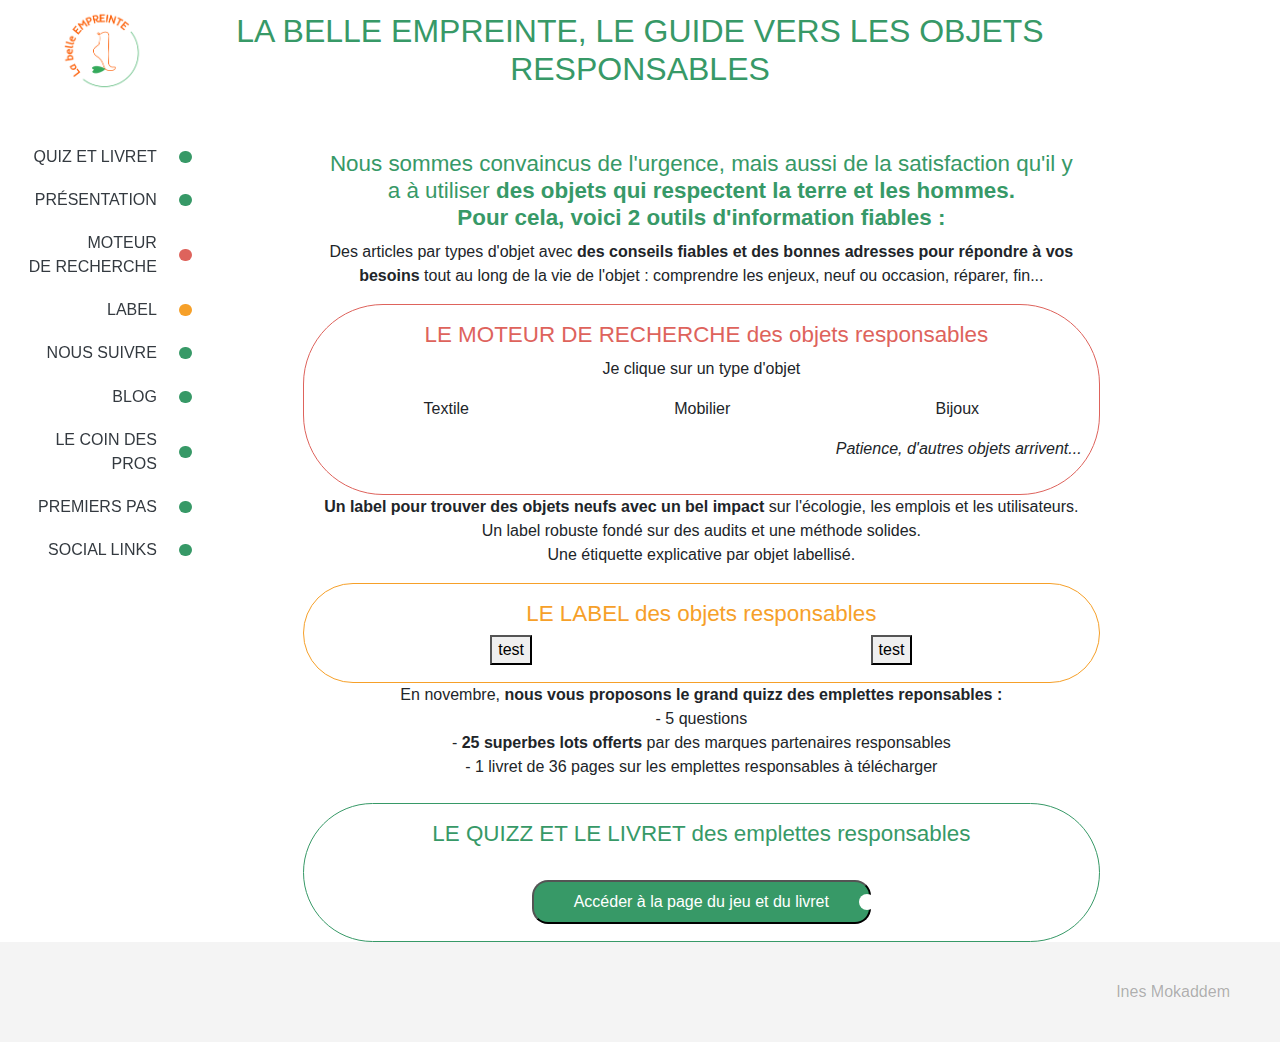
==== index.html @ f489a747 "init project" ====
<!doctype html>
<html lang="en">
  <head>
    <!-- Required meta tags -->
    <meta charset="utf-8">
    <meta name="viewport" content="width=device-width, initial-scale=1, shrink-to-fit=no">

    <!-- Bootstrap CSS -->
    <link rel="stylesheet" href="https://stackpath.bootstrapcdn.com/bootstrap/4.3.1/css/bootstrap.min.css" integrity="sha384-ggOyR0iXCbMQv3Xipma34MD+dH/1fQ784/j6cY/iJTQUOhcWr7x9JvoRxT2MZw1T" crossorigin="anonymous">
    <link rel="stylesheet" href="https://cdnjs.cloudflare.com/ajax/libs/font-awesome/5.11.2/css/all.min.css" integrity="sha256-+N4/V/SbAFiW1MPBCXnfnP9QSN3+Keu+NlB+0ev/YKQ=" crossorigin="anonymous" />
    <link rel="stylesheet" href="css/style.css">

    <title>Hello, world!</title>
  </head>
  <body>
    <header>
      <div class="header">
        <div class="row">
          <div class="col-2 logo-img text-center pr-0">
            <img src="img/logo.png" alt="logo">
          </div>
          <div class="col-8">
            <h1 class="text-center text-uppercase">La belle empreinte, le guide vers les objets responsables</h1>
          </div>
          <!-- Toggle button -->
          <div class="col-2">
            <button id="sidebarCollapse" type="button" class="btn bg-white burger"><i class="fa fa-bars mr-2 burger"></i></button>
          </div>
        </div>
      </div>
    </header>
    <div class="vertical-nav" id="sidebar">
      <ul class="nav flex-column mb-0">
        <li>
            <button id="close-btn" type="button" name="button">X</button>
        </li>
        <li class="nav-item d-flex align-items-center">
          <a href="quiz.html" class="nav-link text-dark text-uppercase text-right w-100">
                    Quiz et livret
          </a>
        </li>
        <li class="nav-item d-flex align-items-center">
          <a href="#" class="nav-link text-dark text-uppercase text-right w-100">
                    Présentation
                </a>
        </li>
        <li class="nav-item red d-flex align-items-center">
          <a href="search.html" class="nav-link text-dark text-uppercase text-right w-100">
                    Moteur <br>de recherche
                </a>
        </li>
        <li class="nav-item orange d-flex align-items-center">
          <a href="#" class="nav-link text-dark text-uppercase text-right w-100">
                    Label
                </a>
        </li>
        <li class="nav-item d-flex align-items-center">
          <a href="#" class="nav-link text-dark text-uppercase text-right w-100">
                    Nous suivre
                </a>
        </li>
        <li class="nav-item d-flex align-items-center">
          <a href="#" class="nav-link text-dark text-uppercase text-right w-100">
                    Blog
                </a>
        </li>
        <li class="nav-item d-flex align-items-center">
          <a href="#" class="nav-link text-dark text-uppercase text-right w-100">
                    Le coin des pros
                </a>
        </li>
        <li class="nav-item d-flex align-items-center">
          <a href="#" class="nav-link text-dark text-uppercase text-right w-100">
                    Premiers pas
                </a>
        </li>
        <li class="nav-item d-flex align-items-center">
          <a href="#" class="nav-link text-dark text-uppercase text-right w-100">
                    Social links
                </a>
        </li>
      </ul>
    </div>
    <!-- End vertical navbar -->

    <!-- Page content holder -->
    <div class="container content-text" id="content">
      <div class="row pt-3 pl-3">
        <div class="col-12 col-md-10">
          <h2 class="text-center title-green px-4">Nous sommes convaincus de l'urgence, mais aussi de la satisfaction qu'il y a à utiliser <strong>des objets qui respectent la terre et les hommes.</strong><br/><strong>Pour cela, voici 2 outils d'information fiables :</strong></h2>

          <p class="text-center">Des articles par types d'objet avec <strong>des conseils fiables et des bonnes adresses pour répondre à vos besoins</strong> tout au long de la vie de l'objet : comprendre les enjeux, neuf ou occasion, réparer, fin...</p>

          <div class="bloc-home search">
            <h3 class="text-center red"><span class="text-uppercase"><i class="icon fas fa-search red"></i>Le moteur de recherche</span> des objets responsables</h3>
            <p class="text-center">Je clique sur un type d'objet</p>
            <div class="d-flex justify-content-around text-center">
              <div>
                <i class="fas fa-tshirt"></i>
                <p>Textile</p>
              </div>
              <div>
                <i class="fas fa-home"></i>
                <p>Mobilier</p>
              </div>
              <div>
                <i class="fas fa-ring"></i>
                <p>Bijoux</p>
              </div>
            </div>
            <p class="text-italic text-right">Patience, d'autres objets arrivent...</p>
          </div>
          <p class="text-center"><strong>Un label pour trouver des objets neufs avec un bel impact </strong>sur l'écologie, les emplois et les utilisateurs.<br/>Un label robuste fondé sur des audits et une méthode solides.<br/>Une étiquette explicative par objet labellisé.</p>

          <div class="bloc-home label">
            <h3 class="text-center orange"><span class="text-uppercase"><i class="fas fa-tag orange"></i>Le label</span> des objets responsables</h3>
            <div class="d-flex justify-content-around">
              <button type="button" name="button">test</button>
              <button type="button" name="button">test</button>
            </div>
          </div>
          <p class="text-center mb-0">En novembre, <strong>nous vous proposons le grand quizz des emplettes reponsables :</strong></p>
          <p class="text-center mb-0">- 5 questions</p>
          <p class="text-center mb-0">- <strong>25 superbes lots offerts</strong> par des marques partenaires responsables</p>
          <p class="text-center mb-0">- 1 livret de 36 pages sur les emplettes responsables à télécharger</p>

          <div class="bloc-home quiz text-center mt-4">
            <h3 class="text-center green"><span class="text-uppercase">
              Le quizz et le livret</span> des emplettes responsables</h3>
            <button class="btn-quiz mt-4" type="button" name="button">Accéder à la page du jeu et du livret</button>
            <div class="round"></div>
          </div>
        </div>
      </div>
    </div>

    <!-- Footer -->
    <div class="footer">
      <div class="footer-links">
        <a href="#"><i class="fab fa-github"></i></a>
        <a href="#"><i class="fab fa-instagram"></i></a>
        <a href="#"><i class="fab fa-facebook"></i></a>
        <a href="#"><i class="fab fa-twitter"></i></a>
        <a href="#"><i class="fab fa-linkedin"></i></a>
      </div>
      <div class="footer-copyright">
        Ines Mokaddem
      </div>
    </div>

    <!-- Optional JavaScript -->
    <!-- jQuery first, then Popper.js, then Bootstrap JS -->
    <script src="https://code.jquery.com/jquery-3.3.1.slim.min.js" integrity="sha384-q8i/X+965DzO0rT7abK41JStQIAqVgRVzpbzo5smXKp4YfRvH+8abtTE1Pi6jizo" crossorigin="anonymous"></script>
    <script src="https://cdnjs.cloudflare.com/ajax/libs/popper.js/1.14.7/umd/popper.min.js" integrity="sha384-UO2eT0CpHqdSJQ6hJty5KVphtPhzWj9WO1clHTMGa3JDZwrnQq4sF86dIHNDz0W1" crossorigin="anonymous"></script>
    <script src="https://stackpath.bootstrapcdn.com/bootstrap/4.3.1/js/bootstrap.min.js" integrity="sha384-JjSmVgyd0p3pXB1rRibZUAYoIIy6OrQ6VrjIEaFf/nJGzIxFDsf4x0xIM+B07jRM" crossorigin="anonymous"></script>
    <script type="text/javascript" src="js/script.js"></script>
  </body>
</html>
---- css/style.css ----
/*
  Titres
*/
h1 {

}
h2.title-green {
  font-size: 1.4rem;
  color: #379967;
}
h3 {
  font-size: 1.4rem;
}
/*
  Global class
*/
.text-italic {
  font-style: italic;
}
.round {
  width: 1rem;
  height: 1rem;
  border-radius: 20px;
  background: #fff;
  position: absolute;
  bottom: 2rem;
  right: 15rem;
}
/*
  Colors
*/
.green {
  color: #379967;
}
.orange {
  color: #F6A029;
}
.red {
  color: #DE635C;
}
/*
  buttons
*/
.btn-quiz {
  background-color: #379967;
  color: #fff;
  border-radius: 1rem;
  padding: 0.5rem 2.5rem;
  position: relative;
}
/*
  header
*/
.header {
  height: 15vh;
}
.header h1 {
  font-size: 2rem;
  color: #379967;
  height: 100%;
  display: flex;
  align-items: center;
}
.logo-img img {
  width: 50%;
  padding: 10px
}
/*
  Home
*/
.bloc-home {
  border-radius: 5rem;
  padding: 17px;
}
.search {
  border: 1px solid #DE635C;
}
.label {
  border: 1px solid #F6A029;
}
.quiz {
  border: 1px solid #379967;
}
.bloc-home.search .icon, .bloc-home.label .icon {
  font-size: 1.3rem;
  padding-right: 10px;
}

.vertical-nav {
  min-width: 12rem;
  width: 12rem;
  height: 100vh;
  position: fixed;
  /* top: 10rem; */
  left: 0;
}
.content-text {
  width: calc(100% - 17rem);
  margin-left: 17rem;
  /* transition: all 0.4s; */
}
.burger {
  border: none;
  float: right;
  outline: none;
  cursor: pointer;
}
#close-btn {
  display: none;
}
.burger:focus {
  box-shadow: none;
}
.nav-item {
  font-size: 1rem;
}
.nav-item::after {
  content: '';
  display: inline-block;
  width: 14px;
  height: 12px;
  -moz-border-radius: 7.5px;
  -webkit-border-radius: 7.5px;
  border-radius: 7.5px;
  background-color: #379967;
}
.nav-item.red::after {
  content: '';
  display: inline-block;
  width: 14px;
  height: 12px;
  -moz-border-radius: 7.5px;
  -webkit-border-radius: 7.5px;
  border-radius: 7.5px;
  background-color: #DE635C;
}
.nav-item.orange::after {
  content: '';
  display: inline-block;
  width: 14px;
  height: 12px;
  -moz-border-radius: 7.5px;
  -webkit-border-radius: 7.5px;
  border-radius: 7.5px;
  background-color: #F6A029;
}
.nav-link {
  padding: 0.6rem 1.4rem;
}
.nav {
  height: 100vh;
}
/* for toggle behavior */

#sidebar.active {
  margin-left: -17rem;
  top: 0;
}
#content.active {
  width: 100%;
  margin: 0;
}
#sidebarCollapse {
  display: none;
}
#sidebarCollapse .burger {
  color: #379967;
  font-size: 2rem;
}
.close-btn {
  display: none;
}
/* Footer */
.footer {
  background: #F4F4F4;
  display: flex;
  align-items: center;
  justify-content: space-between;
  height: 100px;
  padding: 0px 50px;
  color: rgba(0,0,0,0.3);
}
.footer-links {
  display: flex;
  align-items: center;
}
.footer-links a {
  color: black;
  opacity: 0.15;
  text-decoration: none;
  font-size: 24px;
  padding: 0px 10px;
}
.footer-links a:hover {
  opacity: 1;
}
.footer .fa-heart {
  color: #DE635C;
}
/*
  Responsive
*/
@media (max-width: 768px) {
  .header {
    height: 10vh;
  }
  #sidebarCollapse {
    display: block;
  }
  #sidebar {
    margin-left: -17rem;
    display: none;
  }
  #sidebar.active {
    margin-left: 0;
    width: 100%;
    z-index: 100;
  }
  #content {
    width: 100%;
    margin: 0;
  }
  #content.active {
    margin-left: 17rem;
    width: calc(100% - 17rem);
  }
  .nav {
    padding-top: 20px;
    text-align: center !important;
    background-color: #fffef2 !important;
  }
  .nav-link {
    text-align: center !important;
    text-transform: initial !important;
    padding: 1.8rem 0;
    border-bottom: 1px solid #379967;
    font-size: 1.5rem;
  }
  .nav-item::after, .nav-item.red::after, .nav-item.orange::after {
    content: none;
  }
  #close-btn {
    display: block;
    position: absolute;
    top: 15px;
    right: 15px;
    color: #379967;
    font-size: 1.5rem;
    font-weight: bold;
    border: none;
    background-color: transparent;
    outline: none;
  }
  .header h1 {
    font-size: 1.4rem;
    text-align: left !important;
  }
  .logo-img img {
    width: 85%;
  }
}
@media (min-width: 576px){
  .container {
    max-width: 100%;
  }
}
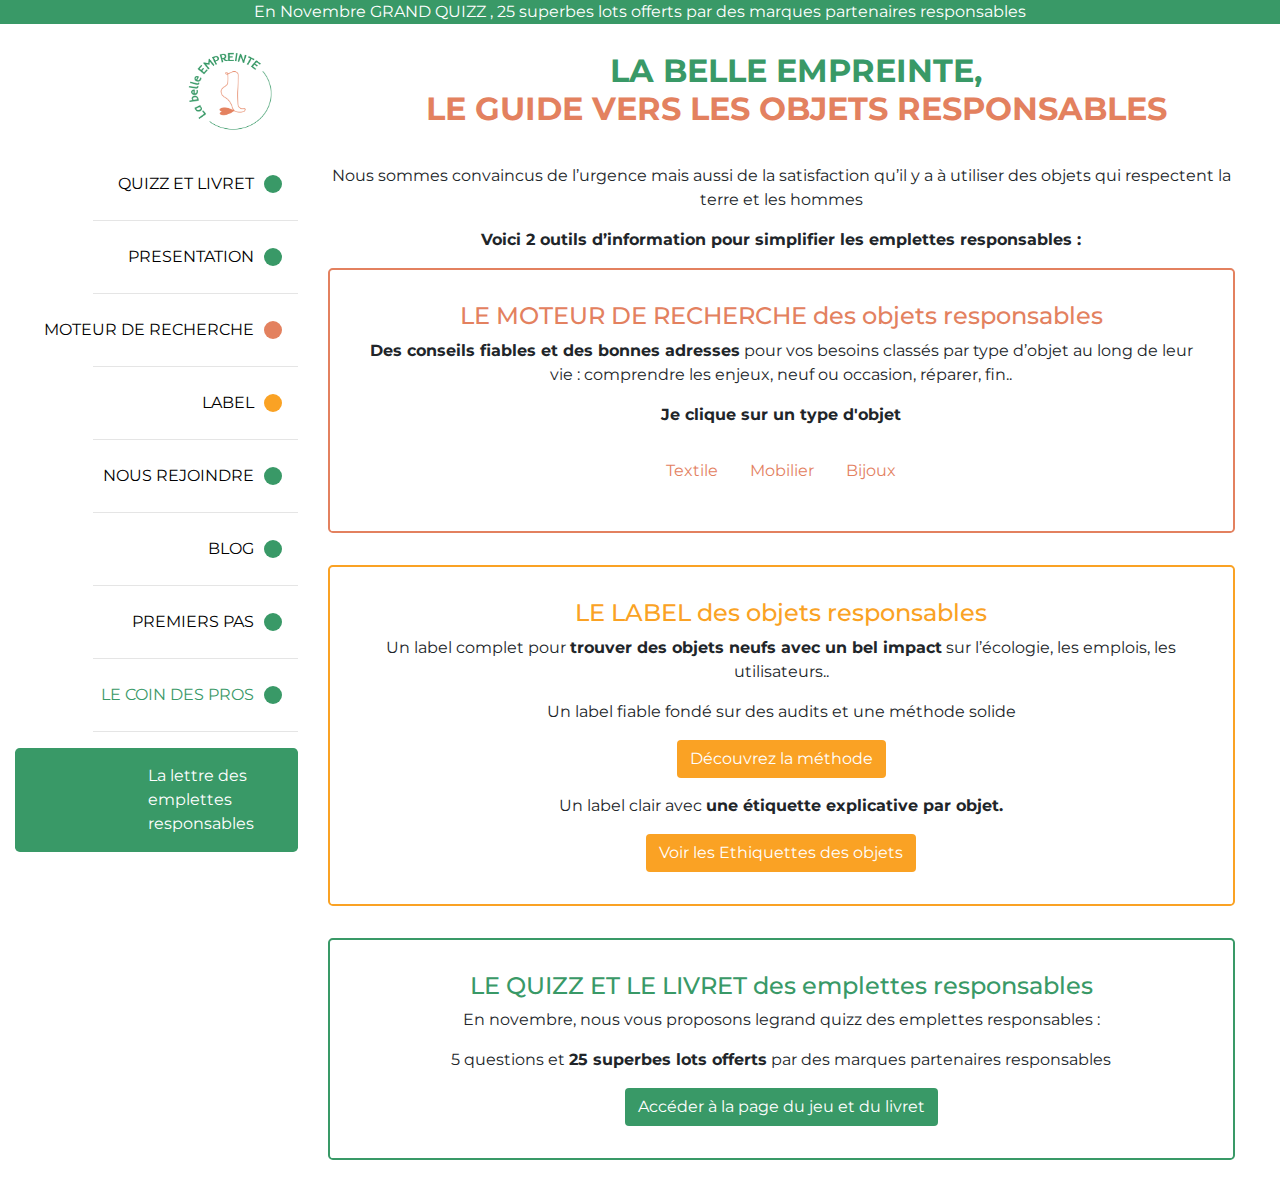
==== commit 3e368d62: "fresh restart :)" ====
--- a/index.html
+++ b/index.html
@@ -1,158 +1,135 @@
 <!doctype html>
 <html lang="en">
-  <head>
-    <!-- Required meta tags -->
-    <meta charset="utf-8">
-    <meta name="viewport" content="width=device-width, initial-scale=1, shrink-to-fit=no">
+    <head>
+        <!-- Required meta tags -->
+        <meta charset="utf-8">
+        <meta name="viewport" content="width=device-width, initial-scale=1, shrink-to-fit=no">
 
-    <!-- Bootstrap CSS -->
-    <link rel="stylesheet" href="https://stackpath.bootstrapcdn.com/bootstrap/4.3.1/css/bootstrap.min.css" integrity="sha384-ggOyR0iXCbMQv3Xipma34MD+dH/1fQ784/j6cY/iJTQUOhcWr7x9JvoRxT2MZw1T" crossorigin="anonymous">
-    <link rel="stylesheet" href="https://cdnjs.cloudflare.com/ajax/libs/font-awesome/5.11.2/css/all.min.css" integrity="sha256-+N4/V/SbAFiW1MPBCXnfnP9QSN3+Keu+NlB+0ev/YKQ=" crossorigin="anonymous" />
-    <link rel="stylesheet" href="css/style.css">
+        <!-- Bootstrap CSS -->
+        <link rel="stylesheet" href="https://stackpath.bootstrapcdn.com/bootstrap/4.3.1/css/bootstrap.min.css" integrity="sha384-ggOyR0iXCbMQv3Xipma34MD+dH/1fQ784/j6cY/iJTQUOhcWr7x9JvoRxT2MZw1T" crossorigin="anonymous">
+        <link rel="stylesheet" href="https://cdnjs.cloudflare.com/ajax/libs/font-awesome/5.11.2/css/all.min.css" integrity="sha256-+N4/V/SbAFiW1MPBCXnfnP9QSN3+Keu+NlB+0ev/YKQ=" crossorigin="anonymous" />
+        <link rel="stylesheet" href="css/style.css">
 
-    <title>Hello, world!</title>
-  </head>
-  <body>
-    <header>
-      <div class="header">
-        <div class="row">
-          <div class="col-2 logo-img text-center pr-0">
-            <img src="img/logo.png" alt="logo">
-          </div>
-          <div class="col-8">
-            <h1 class="text-center text-uppercase">La belle empreinte, le guide vers les objets responsables</h1>
-          </div>
-          <!-- Toggle button -->
-          <div class="col-2">
-            <button id="sidebarCollapse" type="button" class="btn bg-white burger"><i class="fa fa-bars mr-2 burger"></i></button>
-          </div>
+        <title>La belle empreinte, le guide vers les objets responsables</title>
+    </head>
+    <body>
+        <div id="topbar">
+            En Novembre GRAND QUIZZ , 25 superbes lots offerts par des marques partenaires responsables
         </div>
-      </div>
-    </header>
-    <div class="vertical-nav" id="sidebar">
-      <ul class="nav flex-column mb-0">
-        <li>
-            <button id="close-btn" type="button" name="button">X</button>
-        </li>
-        <li class="nav-item d-flex align-items-center">
-          <a href="quiz.html" class="nav-link text-dark text-uppercase text-right w-100">
-                    Quiz et livret
-          </a>
-        </li>
-        <li class="nav-item d-flex align-items-center">
-          <a href="#" class="nav-link text-dark text-uppercase text-right w-100">
-                    Présentation
-                </a>
-        </li>
-        <li class="nav-item red d-flex align-items-center">
-          <a href="search.html" class="nav-link text-dark text-uppercase text-right w-100">
-                    Moteur <br>de recherche
-                </a>
-        </li>
-        <li class="nav-item orange d-flex align-items-center">
-          <a href="#" class="nav-link text-dark text-uppercase text-right w-100">
-                    Label
-                </a>
-        </li>
-        <li class="nav-item d-flex align-items-center">
-          <a href="#" class="nav-link text-dark text-uppercase text-right w-100">
-                    Nous suivre
-                </a>
-        </li>
-        <li class="nav-item d-flex align-items-center">
-          <a href="#" class="nav-link text-dark text-uppercase text-right w-100">
-                    Blog
-                </a>
-        </li>
-        <li class="nav-item d-flex align-items-center">
-          <a href="#" class="nav-link text-dark text-uppercase text-right w-100">
-                    Le coin des pros
-                </a>
-        </li>
-        <li class="nav-item d-flex align-items-center">
-          <a href="#" class="nav-link text-dark text-uppercase text-right w-100">
-                    Premiers pas
-                </a>
-        </li>
-        <li class="nav-item d-flex align-items-center">
-          <a href="#" class="nav-link text-dark text-uppercase text-right w-100">
-                    Social links
-                </a>
-        </li>
-      </ul>
-    </div>
-    <!-- End vertical navbar -->
+        <nav id="headerbar" class="navbar">
+            <div class="row w-100 m-0">
+                <div class="col-5 col-md-3 align-self-center text-right">
+                    <a class="navbar-brand" href="#">
+                        <img src="img/labelleempreinte-green.png" alt="La belle empreinte" width="128">
+                    </a>
+                </div>
+                <div class="col-7 col-md-9 align-self-center">
+                    <h1>
+                        <div class="green">LA BELLE EMPREINTE,</div>
+                        <div class="red">LE GUIDE VERS LES OBJETS RESPONSABLES</div>
+                    </h1>
+                </div>
+            </div>
+        </nav>
+        <div class="container-fluid">
+            <div class="row w-100">
+                <div id="sidebar" class="col-5 col-md-3">
+                    <ul id="sidebar-menu" class="nav flex-column">
+                        <li class="nav-item">
+                            <a class="nav-link" href="#">QUIZZ ET LIVRET</a>
+                        </li>
+                        <div class="row"><div class="col-9 offset-3"><hr/></div></div>
+                        <li class="nav-item">
+                            <a class="nav-link" href="#">PRESENTATION</a>
+                        </li>
+                        <div class="row"><div class="col-9 offset-3"><hr/></div></div>
+                        <li class="nav-item">
+                            <a class="nav-link after-red" href="#">MOTEUR DE RECHERCHE</a>
+                        </li>
+                        <div class="row"><div class="col-9 offset-3"><hr/></div></div>
+                        <li class="nav-item">
+                            <a class="nav-link after-orange" href="#">LABEL</a>
+                        </li>
+                        <div class="row"><div class="col-9 offset-3"><hr/></div></div>
+                        <li class="nav-item">
+                            <a class="nav-link" href="#">NOUS REJOINDRE</a>
+                        </li>
+                        <div class="row"><div class="col-9 offset-3"><hr/></div></div>
+                        <li class="nav-item">
+                            <a class="nav-link" href="#">BLOG</a>
+                        </li>
+                        <div class="row"><div class="col-9 offset-3"><hr/></div></div>
+                        <li class="nav-item">
+                            <a class="nav-link" href="#">PREMIERS PAS</a>
+                        </li>
+                        <div class="row"><div class="col-9 offset-3"><hr/></div></div>
+                        <li class="nav-item">
+                            <a class="nav-link green" href="#">LE COIN DES PROS</a>
+                        </li>
+                        <div class="row"><div class="col-9 offset-3"><hr/></div></div>
+                    </ul>
+                    <div class="jumbotron bg-green">
+                        <div class="row">
+                            <div class="col-5 align-self-center text-center">
+                                <i class="fa fa-2x fa-envelope"></i>
+                            </div>
+                            <div class="col-7">
+                                La lettre des emplettes responsables
+                            </div>
+                        </div>
+                    </div>
+                </div>
+                <div class="col-7 col-md-9 text-center">
+                    <p>Nous sommes convaincus de l’urgence mais aussi de la satisfaction qu’il y a à utiliser des objets qui respectent la terre et les hommes </p>
+                    <p><strong>Voici 2 outils d’information pour simplifier les emplettes responsables : </strong></p>
+                    <div class="jumbotron jumbotron-red">
+                        <h4 class="red"><i class="fa fa-search"></i> LE MOTEUR DE RECHERCHE des objets responsables</h4>
+                        <p><strong>Des conseils fiables et des bonnes adresses</strong> pour vos besoins classés par type d’objet au long de leur vie : comprendre les enjeux, neuf ou occasion, réparer, fin..</p>
+                        <p><strong>Je clique sur un type d'objet</strong></p>
+                        <div class="d-flex justify-content-center red">
+                            <div class="p-3">
+                                <i class="fa fa-2x fa-tshirt"></i>
+                                <div>Textile</div>
+                            </div>
+                            <div class="p-3">
+                                <i class="fa fa-2x fa-chair"></i>
+                                <div>Mobilier</div>
+                            </div>
+                            <div class="p-3">
+                                <i class="fa fa-2x fa-gem"></i>
+                                <div>Bijoux</div>
+                            </div>
+                        </div>
+                    </div>
+                    <div class="jumbotron jumbotron-orange">
+                        <h4 class="orange"><i class="fa fa-tag"></i> LE LABEL des objets responsables</h4>
+                        <p>Un label complet pour <strong>trouver des objets neufs avec un bel impact</strong> sur l’écologie, les emplois, les utilisateurs..</p>
+                        <p>Un label fiable fondé sur des audits et une méthode solide</p>
+                        <div class="d-flex justify-content-center mb-3">
+                            <button class="btn btn-orange">Découvrez la méthode</button>
+                        </div>
+                        <p>Un label clair avec <strong>une étiquette explicative par objet.</strong></p>
+                        <div class="d-flex justify-content-center">
+                            <button class="btn btn-orange">Voir les Ethiquettes des objets</button>
+                        </div>
+                    </div>
+                    <div class="jumbotron jumbotron-green">
+                        <h4 class="green">LE QUIZZ ET LE LIVRET des emplettes responsables</h4>
+                        <p>En novembre, nous vous proposons legrand quizz des emplettes responsables :</p>
+                        <p>5 questions et <strong>25 superbes lots offerts</strong> par des marques partenaires responsables</p>
+                        <div class="d-flex justify-content-center">
+                            <button class="btn btn-green">Accéder à la page du jeu et du livret</button>
+                        </div>
+                    </div>
+                </div>
+            </div>
+        </div>
 
-    <!-- Page content holder -->
-    <div class="container content-text" id="content">
-      <div class="row pt-3 pl-3">
-        <div class="col-12 col-md-10">
-          <h2 class="text-center title-green px-4">Nous sommes convaincus de l'urgence, mais aussi de la satisfaction qu'il y a à utiliser <strong>des objets qui respectent la terre et les hommes.</strong><br/><strong>Pour cela, voici 2 outils d'information fiables :</strong></h2>
-
-          <p class="text-center">Des articles par types d'objet avec <strong>des conseils fiables et des bonnes adresses pour répondre à vos besoins</strong> tout au long de la vie de l'objet : comprendre les enjeux, neuf ou occasion, réparer, fin...</p>
-
-          <div class="bloc-home search">
-            <h3 class="text-center red"><span class="text-uppercase"><i class="icon fas fa-search red"></i>Le moteur de recherche</span> des objets responsables</h3>
-            <p class="text-center">Je clique sur un type d'objet</p>
-            <div class="d-flex justify-content-around text-center">
-              <div>
-                <i class="fas fa-tshirt"></i>
-                <p>Textile</p>
-              </div>
-              <div>
-                <i class="fas fa-home"></i>
-                <p>Mobilier</p>
-              </div>
-              <div>
-                <i class="fas fa-ring"></i>
-                <p>Bijoux</p>
-              </div>
-            </div>
-            <p class="text-italic text-right">Patience, d'autres objets arrivent...</p>
-          </div>
-          <p class="text-center"><strong>Un label pour trouver des objets neufs avec un bel impact </strong>sur l'écologie, les emplois et les utilisateurs.<br/>Un label robuste fondé sur des audits et une méthode solides.<br/>Une étiquette explicative par objet labellisé.</p>
-
-          <div class="bloc-home label">
-            <h3 class="text-center orange"><span class="text-uppercase"><i class="fas fa-tag orange"></i>Le label</span> des objets responsables</h3>
-            <div class="d-flex justify-content-around">
-              <button type="button" name="button">test</button>
-              <button type="button" name="button">test</button>
-            </div>
-          </div>
-          <p class="text-center mb-0">En novembre, <strong>nous vous proposons le grand quizz des emplettes reponsables :</strong></p>
-          <p class="text-center mb-0">- 5 questions</p>
-          <p class="text-center mb-0">- <strong>25 superbes lots offerts</strong> par des marques partenaires responsables</p>
-          <p class="text-center mb-0">- 1 livret de 36 pages sur les emplettes responsables à télécharger</p>
-
-          <div class="bloc-home quiz text-center mt-4">
-            <h3 class="text-center green"><span class="text-uppercase">
-              Le quizz et le livret</span> des emplettes responsables</h3>
-            <button class="btn-quiz mt-4" type="button" name="button">Accéder à la page du jeu et du livret</button>
-            <div class="round"></div>
-          </div>
-        </div>
-      </div>
-    </div>
-
-    <!-- Footer -->
-    <div class="footer">
-      <div class="footer-links">
-        <a href="#"><i class="fab fa-github"></i></a>
-        <a href="#"><i class="fab fa-instagram"></i></a>
-        <a href="#"><i class="fab fa-facebook"></i></a>
-        <a href="#"><i class="fab fa-twitter"></i></a>
-        <a href="#"><i class="fab fa-linkedin"></i></a>
-      </div>
-      <div class="footer-copyright">
-        Ines Mokaddem
-      </div>
-    </div>
-
-    <!-- Optional JavaScript -->
-    <!-- jQuery first, then Popper.js, then Bootstrap JS -->
-    <script src="https://code.jquery.com/jquery-3.3.1.slim.min.js" integrity="sha384-q8i/X+965DzO0rT7abK41JStQIAqVgRVzpbzo5smXKp4YfRvH+8abtTE1Pi6jizo" crossorigin="anonymous"></script>
-    <script src="https://cdnjs.cloudflare.com/ajax/libs/popper.js/1.14.7/umd/popper.min.js" integrity="sha384-UO2eT0CpHqdSJQ6hJty5KVphtPhzWj9WO1clHTMGa3JDZwrnQq4sF86dIHNDz0W1" crossorigin="anonymous"></script>
-    <script src="https://stackpath.bootstrapcdn.com/bootstrap/4.3.1/js/bootstrap.min.js" integrity="sha384-JjSmVgyd0p3pXB1rRibZUAYoIIy6OrQ6VrjIEaFf/nJGzIxFDsf4x0xIM+B07jRM" crossorigin="anonymous"></script>
-    <script type="text/javascript" src="js/script.js"></script>
+        <!-- Optional JavaScript -->
+        <!-- jQuery first, then Popper.js, then Bootstrap JS -->
+        <script src="https://code.jquery.com/jquery-3.3.1.slim.min.js" integrity="sha384-q8i/X+965DzO0rT7abK41JStQIAqVgRVzpbzo5smXKp4YfRvH+8abtTE1Pi6jizo" crossorigin="anonymous"></script>
+        <script src="https://cdnjs.cloudflare.com/ajax/libs/popper.js/1.14.7/umd/popper.min.js" integrity="sha384-UO2eT0CpHqdSJQ6hJty5KVphtPhzWj9WO1clHTMGa3JDZwrnQq4sF86dIHNDz0W1" crossorigin="anonymous"></script>
+        <script src="https://stackpath.bootstrapcdn.com/bootstrap/4.3.1/js/bootstrap.min.js" integrity="sha384-JjSmVgyd0p3pXB1rRibZUAYoIIy6OrQ6VrjIEaFf/nJGzIxFDsf4x0xIM+B07jRM" crossorigin="anonymous"></script>
+        <script type="text/javascript" src="js/script.js"></script>
   </body>
 </html>
--- a/css/style.css
+++ b/css/style.css
@@ -1,266 +1,93 @@
-/*
-  Titres
-*/
-h1 {
+@import url('https://fonts.googleapis.com/css?family=Montserrat&display=swap');
 
-}
-h2.title-green {
-  font-size: 1.4rem;
-  color: #379967;
-}
-h3 {
-  font-size: 1.4rem;
-}
-/*
-  Global class
-*/
-.text-italic {
-  font-style: italic;
-}
-.round {
-  width: 1rem;
-  height: 1rem;
-  border-radius: 20px;
-  background: #fff;
-  position: absolute;
-  bottom: 2rem;
-  right: 15rem;
-}
-/*
-  Colors
-*/
-.green {
-  color: #379967;
-}
-.orange {
-  color: #F6A029;
-}
-.red {
-  color: #DE635C;
-}
-/*
-  buttons
-*/
-.btn-quiz {
-  background-color: #379967;
-  color: #fff;
-  border-radius: 1rem;
-  padding: 0.5rem 2.5rem;
-  position: relative;
-}
-/*
-  header
-*/
-.header {
-  height: 15vh;
-}
-.header h1 {
-  font-size: 2rem;
-  color: #379967;
-  height: 100%;
-  display: flex;
-  align-items: center;
-}
-.logo-img img {
-  width: 50%;
-  padding: 10px
-}
-/*
-  Home
-*/
-.bloc-home {
-  border-radius: 5rem;
-  padding: 17px;
-}
-.search {
-  border: 1px solid #DE635C;
-}
-.label {
-  border: 1px solid #F6A029;
-}
-.quiz {
-  border: 1px solid #379967;
-}
-.bloc-home.search .icon, .bloc-home.label .icon {
-  font-size: 1.3rem;
-  padding-right: 10px;
+body{
+    font-family: 'Montserrat', sans-serif;
 }
 
-.vertical-nav {
-  min-width: 12rem;
-  width: 12rem;
-  height: 100vh;
-  position: fixed;
-  /* top: 10rem; */
-  left: 0;
+.green{
+    color: #399967 !important;
 }
-.content-text {
-  width: calc(100% - 17rem);
-  margin-left: 17rem;
-  /* transition: all 0.4s; */
+.red{
+    color: #e3815f !important;
 }
-.burger {
-  border: none;
-  float: right;
-  outline: none;
-  cursor: pointer;
+.orange{
+    color: #faa224 !important;
 }
-#close-btn {
-  display: none;
+.bg-green{
+    background-color: #399967 !important;
 }
-.burger:focus {
-  box-shadow: none;
+.bg-red{
+    background-color: #e3815f !important;
 }
-.nav-item {
-  font-size: 1rem;
+.bg-orange{
+    background-color: #faa224 !important;
 }
-.nav-item::after {
-  content: '';
-  display: inline-block;
-  width: 14px;
-  height: 12px;
-  -moz-border-radius: 7.5px;
-  -webkit-border-radius: 7.5px;
-  border-radius: 7.5px;
-  background-color: #379967;
+.jumbotron-green{
+    background-color: #fff;
+    border: 2px solid #399967;
+    padding: 32px;
 }
-.nav-item.red::after {
-  content: '';
-  display: inline-block;
-  width: 14px;
-  height: 12px;
-  -moz-border-radius: 7.5px;
-  -webkit-border-radius: 7.5px;
-  border-radius: 7.5px;
-  background-color: #DE635C;
+.jumbotron-red{
+    background-color: #fff;
+    border: 2px solid #e3815f;
+    padding: 32px;
 }
-.nav-item.orange::after {
-  content: '';
-  display: inline-block;
-  width: 14px;
-  height: 12px;
-  -moz-border-radius: 7.5px;
-  -webkit-border-radius: 7.5px;
-  border-radius: 7.5px;
-  background-color: #F6A029;
+.jumbotron-orange{
+    background-color: #fff;
+    border: 2px solid #faa224;
+    padding: 32px;
 }
-.nav-link {
-  padding: 0.6rem 1.4rem;
+.btn-green{
+    background-color: #399967;
+    color: #fff;
 }
-.nav {
-  height: 100vh;
+.btn-orange{
+    background-color: #faa224;
+    color: #fff;
 }
-/* for toggle behavior */
 
-#sidebar.active {
-  margin-left: -17rem;
-  top: 0;
+#topbar{
+    background-color: #399967;
+    color: #fff;
+    text-align: center;
 }
-#content.active {
-  width: 100%;
-  margin: 0;
+
+#headerbar {
 }
-#sidebarCollapse {
-  display: none;
+#headerbar h1{
+    font-weight: bold;
+    font-size: 32px;
+    text-align: center;
 }
-#sidebarCollapse .burger {
-  color: #379967;
-  font-size: 2rem;
+
+#sidebar li{
+    text-align: right;
+    
 }
-.close-btn {
-  display: none;
+#sidebar li a{
+    display: flex;
+    align-items: center;
+    justify-content: flex-end;
+    color: #000;
+    font-size: 16px;
 }
-/* Footer */
-.footer {
-  background: #F4F4F4;
-  display: flex;
-  align-items: center;
-  justify-content: space-between;
-  height: 100px;
-  padding: 0px 50px;
-  color: rgba(0,0,0,0.3);
+#sidebar li a:after{
+    content:"";
+    width:18px;
+    height:18px;
+    background-color: #399967;
+    display: inline-block;
+    border-radius: 18px;
+    margin-left: 10px;
 }
-.footer-links {
-  display: flex;
-  align-items: center;
+#sidebar li a.after-red:after{
+    background-color: #e3815f;
 }
-.footer-links a {
-  color: black;
-  opacity: 0.15;
-  text-decoration: none;
-  font-size: 24px;
-  padding: 0px 10px;
+#sidebar li a.after-orange:after{
+    background-color: #faa224;
 }
-.footer-links a:hover {
-  opacity: 1;
-}
-.footer .fa-heart {
-  color: #DE635C;
-}
-/*
-  Responsive
-*/
-@media (max-width: 768px) {
-  .header {
-    height: 10vh;
-  }
-  #sidebarCollapse {
-    display: block;
-  }
-  #sidebar {
-    margin-left: -17rem;
-    display: none;
-  }
-  #sidebar.active {
-    margin-left: 0;
-    width: 100%;
-    z-index: 100;
-  }
-  #content {
-    width: 100%;
-    margin: 0;
-  }
-  #content.active {
-    margin-left: 17rem;
-    width: calc(100% - 17rem);
-  }
-  .nav {
-    padding-top: 20px;
-    text-align: center !important;
-    background-color: #fffef2 !important;
-  }
-  .nav-link {
-    text-align: center !important;
-    text-transform: initial !important;
-    padding: 1.8rem 0;
-    border-bottom: 1px solid #379967;
-    font-size: 1.5rem;
-  }
-  .nav-item::after, .nav-item.red::after, .nav-item.orange::after {
-    content: none;
-  }
-  #close-btn {
-    display: block;
-    position: absolute;
-    top: 15px;
-    right: 15px;
-    color: #379967;
-    font-size: 1.5rem;
-    font-weight: bold;
-    border: none;
-    background-color: transparent;
-    outline: none;
-  }
-  .header h1 {
-    font-size: 1.4rem;
-    text-align: left !important;
-  }
-  .logo-img img {
-    width: 85%;
-  }
-}
-@media (min-width: 576px){
-  .container {
-    max-width: 100%;
-  }
-}
+#sidebar .jumbotron{
+    background-color: #399967;
+    color: #fff;
+    padding: 16px;
+}